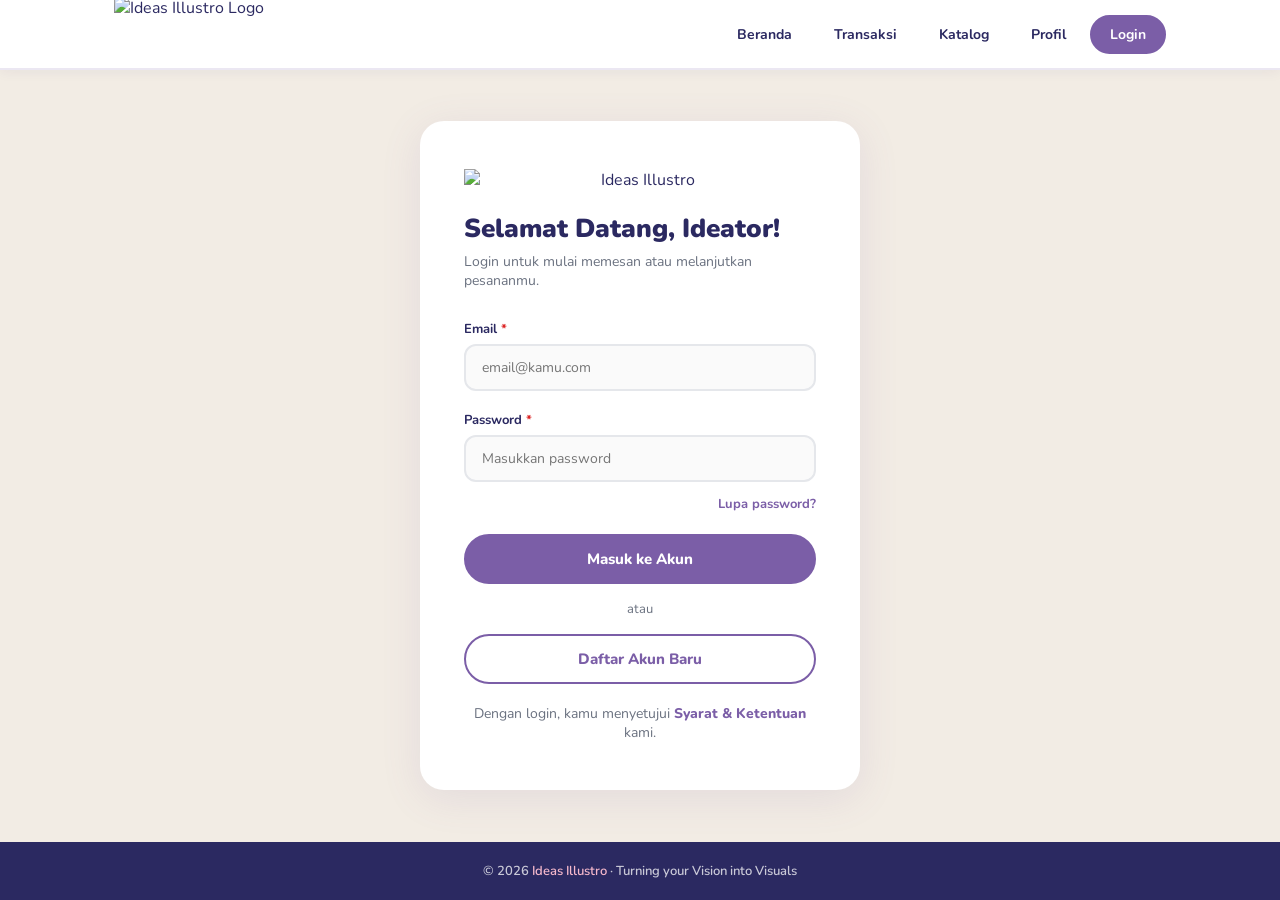
==== login.html @ 595451ae "Add files via upload" ====
<!DOCTYPE html>
<html lang="id">
<head>
  <meta charset="UTF-8" />
  <meta name="viewport" content="width=device-width, initial-scale=1.0" />
  <title>Login – Ideas Illustro</title>
  <link rel="stylesheet" href="style.css" />
  <link rel="icon" href="logoshort.png" />
</head>
<body>

  <!-- ==================== HEADER ==================== -->
  <header>
    <div class="header-inner">
      <a href="index.html" class="logo-link">
        <img src="logoshort.png" alt="Ideas Illustro Logo" />
      </a>
      <button class="hamburger" id="hamburger" aria-label="Buka menu">
        <span></span><span></span><span></span>
      </button>
      <nav id="navMenu">
        <ul>
          <li><a href="index.html">Beranda</a></li>
          <li><a href="transaksi.html">Transaksi</a></li>
          <li><a href="katalog.html">Katalog</a></li>
          <li><a href="profil.html">Profil</a></li>
          <li><a href="login.html" class="btn-nav-login">Login</a></li>
        </ul>
      </nav>
    </div>
  </header>

  <!-- ==================== KONTEN Login ==================== -->
  <main style="padding-top: 0; padding-bottom: 0;">
    <div class="login-wrap">
      <div class="login-card">

        <!-- Logo kecil di form -->
        <div style="text-align:center; margin-bottom:20px;">
          <img src="logomain.png" alt="Ideas Illustro" style="margin: 0 auto;" />
        </div>

        <h2>Selamat Datang, Ideator!</h2>
        <p class="sub">Login untuk mulai memesan atau melanjutkan pesananmu.</p>

        <!-- Alert -->
        <div class="alert alert-sukses" id="alertSukses"></div>
        <div class="alert alert-error"  id="alertError"></div>

        <!-- ===== FORM LOGIN ===== -->
        <form id="formLogin" onsubmit="validasiLogin(event)" novalidate>

          <!-- Email -->
          <div class="form-group">
            <label for="loginEmail">Email <span style="color:var(--error)">*</span></label>
            <input
              type="email"
              id="loginEmail"
              name="loginEmail"
              placeholder="email@kamu.com"
            />
            <span class="error-msg" id="err-loginEmail"></span>
          </div>

          <!-- Password -->
          <div class="form-group">
            <label for="loginPass">Password <span style="color:var(--error)">*</span></label>
            <input
              type="password"
              id="loginPass"
              name="loginPass"
              placeholder="Masukkan password"
            />
            <span class="error-msg" id="err-loginPass"></span>
          </div>

          <!-- Lupa password -->
          <div style="text-align:right; margin-top:-10px; margin-bottom:20px;">
            <a href="#" style="font-size:13px; color:var(--purple); font-weight:700;">Lupa password?</a>
          </div>

          <!-- Tombol Login -->
          <button type="submit" class="btn btn-primary btn-block">
            Masuk ke Akun
          </button>

        </form>
        <!-- ===== END FORM LOGIN ===== -->

        <div class="login-divider">atau</div>

        <!-- Daftar -->
        <a href="#" class="btn btn-outline btn-block" style="display:block; text-align:center;">
          Daftar Akun Baru
        </a>

        <p class="login-switch">
          Dengan login, kamu menyetujui
          <a href="#">Syarat &amp; Ketentuan</a> kami.
        </p>

      </div>
    </div>
  </main>
  <!-- ==================== END MAIN ==================== -->


  <!-- ==================== FOOTER ==================== -->
  <footer>
    <p>© 2026 <span>Ideas Illustro</span> · Turning your Vision into Visuals </p>
  </footer>

  <script src="script.js"></script>
</body>
</html>
---- style.css ----
@import url('https://fonts.googleapis.com/css2?family=Nunito:wght@400;600;700;800;900&display=swap');

/* --- VARIABEL WARNA --- */
:root {
  --cream:        #F2ECE4;
  --purple:       #7B5EA7;
  --purple-light: #B89DD4;
  --purple-dark:  #2B2961;
  --lime:         #C5D85A;
  --pink:         #F5B8CB;
  --coral:        #E87560;
  --white:        #ffffff;
  --gray:         #6b7280;
  --gray-light:   #f3f4f6;
  --border:       #e5e7eb;
  --success:      #16a34a;
  --error:        #dc2626;
}

/* --- RESET & BASE --- */
* { margin: 0; padding: 0; box-sizing: border-box; }

body {
  font-family: 'Nunito', Arial, sans-serif;
  background-color: var(--cream);
  color: var(--purple-dark);
  min-height: 100vh;
  display: flex;
  flex-direction: column;
}

a { text-decoration: none; color: inherit; }
ul { list-style: none; }
img { max-width: 100%; display: block; }

/* =============================================
   HEADER & NAVIGASI
   ============================================= */
header {
  background-color: var(--white);
  border-bottom: 2px solid rgba(123, 94, 167, 0.15);
  position: sticky;
  top: 0;
  z-index: 100;
  box-shadow: 0 2px 12px rgba(43, 41, 97, 0.06);
}

.header-inner {
  max-width: 1100px;
  margin: 0 auto;
  padding: 0 24px;
  height: 68px;
  display: flex;
  align-items: center;
  justify-content: space-between;
}

/* Logo */
.logo-link {
  display: flex;
  align-items: center;
}

.logo-link img {
  height: 75px;
  width: auto;
}

/* Navigasi */
nav ul {
  display: flex;
  align-items: center;
  gap: 6px;
}

nav ul li a {
  display: inline-block;
  padding: 8px 18px;
  border-radius: 50px;
  font-size: 14px;
  font-weight: 700;
  color: var(--purple-dark);
  transition: background 0.2s, color 0.2s;
}

nav ul li a:hover {
  background-color: var(--purple-dark);
  color: var(--cream);
}

nav ul li a.aktif {
  background-color: var(--purple);
  color: var(--white);
}

/* Tombol login di nav */
nav ul li a.btn-nav-login {
  background-color: var(--purple);
  color: var(--white);
  border: 2px solid var(--purple);
}

nav ul li a.btn-nav-login:hover {
  background-color: var(--purple-dark);
  border-color: var(--purple-dark);
}

.hamburger {
  display: none;
  flex-direction: column;
  gap: 5px;
  cursor: pointer;
  background: none;
  border: none;
  padding: 6px;
}

.hamburger span {
  display: block;
  width: 26px;
  height: 3px;
  background: var(--purple-dark);
  border-radius: 4px;
  transition: all 0.3s;
}

/* =============================================
   MAIN CONTENT
   ============================================= */
main {
  flex: 1;
  max-width: 1100px;
  width: 100%;
  margin: 0 auto;
  padding: 48px 24px;
}

/* =============================================
   FOOTER
   ============================================= */
footer {
  background-color: var(--purple-dark);
  color: rgba(255,255,255,0.75);
  text-align: center;
  padding: 20px 24px;
  font-size: 13px;
  font-weight: 600;
}

footer span { color: var(--pink); }

/* =============================================
   KOMPONEN UMUM
   ============================================= */

.section-tag {
  display: inline-block;
  background: var(--pink);
  color: var(--purple-dark);
  padding: 4px 16px;
  border-radius: 50px;
  font-size: 12px;
  font-weight: 800;
  margin-bottom: 5px;
  letter-spacing: 0.5px;
}

/* Judul halaman */
.page-title {
  font-size: 32px;
  font-weight: 900;
  color: var(--purple-dark);
  margin-bottom: 8px;
}

.page-subtitle {
  font-size: 15px;
  color: var(--gray);
  margin-bottom: 36px;
}

/* Kartu / card */
.card {
  background: var(--white);
  border-radius: 20px;
  padding: 32px;
  box-shadow: 0 4px 24px rgba(123, 94, 167, 0.08);
}

/* Tombol */
.btn {
  display: inline-block;
  padding: 11px 28px;
  border-radius: 50px;
  font-family: 'Nunito', Arial, sans-serif;
  font-size: 14px;
  font-weight: 800;
  cursor: pointer;
  border: 2px solid transparent;
  transition: all 0.2s;
}

.btn-primary {
  background-color: var(--purple);
  color: var(--white);
  border-color: var(--purple);
}

.btn-primary:hover {
  background-color: var(--purple-dark);
  border-color: var(--purple-dark);
}

.btn-outline {
  background-color: transparent;
  color: var(--purple);
  border-color: var(--purple);
}

.btn-outline:hover {
  background-color: var(--purple-dark);
  color: var(--white);
}

.btn-block {
  width: 100%;
  text-align: center;
  padding: 13px;
  font-size: 15px;
}

.btn-danger {
  background-color: var(--coral);
  color: var(--white);
  border-color: var(--coral);
}

/* =============================================
   FORM
   ============================================= */
.form-group {
  margin-bottom: 20px;
}

.form-group label {
  display: block;
  font-weight: 700;
  font-size: 13px;
  color: var(--purple-dark);
  margin-bottom: 6px;
}

.form-group input,
.form-group select,
.form-group textarea {
  width: 100%;
  padding: 12px 16px;
  border: 2px solid var(--border);
  border-radius: 12px;
  font-family: 'Nunito', Arial, sans-serif;
  font-size: 14px;
  color: var(--purple-dark);
  background: #fafafa;
  outline: none;
  transition: border-color 0.2s, background 0.2s;
}

.form-group input:focus,
.form-group select:focus,
.form-group textarea:focus {
  border-color: var(--purple);
  background: var(--white);
}

.form-group input.input-error,
.form-group select.input-error,
.form-group textarea.input-error {
  border-color: var(--error);
  background: #fff5f5;
}

.error-msg {
  display: none;
  font-size: 12px;
  color: var(--error);
  font-weight: 700;
  margin-top: 5px;
}

.error-msg.tampil {
  display: block;
}

/* Alert / Notifikasi */
.alert {
  padding: 14px 20px;
  border-radius: 12px;
  font-size: 14px;
  font-weight: 700;
  margin-bottom: 20px;
  display: none;
}

.alert.tampil { display: block; }
.alert-sukses { background: #dcfce7; color: #14532d; border: 1px solid #86efac; }
.alert-error  { background: #fee2e2; color: #7f1d1d; border: 1px solid #fca5a5; }

/* =============================================
   TABEL
   ============================================= */
.tabel-wrapper {
  overflow-x: auto;
  border-radius: 16px;
  box-shadow: 0 2px 12px rgba(123, 94, 167, 0.07);
}

table {
  width: 100%;
  border-collapse: collapse;
  background: var(--white);
  font-size: 14px;
}

table thead tr {
  background: var(--purple);
  color: var(--white);
}

table thead th {
  padding: 14px 18px;
  text-align: left;
  font-weight: 800;
  font-size: 13px;
  letter-spacing: 0.3px;
}

table thead th:first-child { border-radius: 16px 0 0 0; }
table thead th:last-child  { border-radius: 0 16px 0 0; }

table tbody tr {
  border-bottom: 1px solid var(--border);
  transition: background 0.15s;
}

table tbody tr:hover { background: var(--gray-light); }

table tbody td {
  padding: 13px 18px;
  vertical-align: middle;
}

table tbody tr:last-child td:first-child { border-radius: 0 0 0 16px; }
table tbody tr:last-child td:last-child  { border-radius: 0 0 16px 0; }

.kosong-tabel {
  text-align: center;
  color: var(--gray);
  padding: 36px;
  font-size: 15px;
}

/* Badge status */
.badge {
  display: inline-block;
  padding: 4px 14px;
  border-radius: 50px;
  font-size: 12px;
  font-weight: 800;
}

.badge-dp     { background: #fef9c3; color: #713f12; }
.badge-lunas  { background: #dcfce7; color: #14532d; }
.badge-hapus  { background: none; border: none; cursor: pointer; color: var(--coral); font-weight: 800; font-size: 13px; }

/* =============================================
   HALAMAN BERANDA – Langkah
   ============================================= */
.hero-beranda {
  text-align: center;
  padding: 20px 0 48px;
}

.hero-beranda img {
  margin: 0 auto;
  height: 450px;
  width: auto;
}

.hero-beranda p {
  font-size: 17px;
  color: var(--gray);
  max-width: 520px;
  margin: 0 auto 24px;
}

.hero-btns { display: flex; gap: 20px; justify-content: center; flex-wrap: wrap; }

/* Langkah-langkah */
.langkah-judul {
  font-size: 26px;
  font-weight: 900;
  text-align: center;
  margin: 56px 0 32px;
}

.langkah-grid {
  display: grid;
  grid-template-columns: repeat(auto-fit, minmax(220px, 1fr));
  gap: 24px;
}

.langkah-item {
  background: var(--white);
  border-radius: 20px;
  padding: 28px 24px;
  text-align: center;
  box-shadow: 0 3px 18px rgba(123, 94, 167, 0.08);
  transition: transform 0.2s, box-shadow 0.2s;
}

.langkah-item:hover {
  transform: translateY(-4px);
  box-shadow: 0 10px 32px rgba(123, 94, 167, 0.15);
}

.langkah-nomor {
  width: 52px;
  height: 52px;
  border-radius: 50%;
  background: var(--purple);
  color: var(--white);
  font-size: 22px;
  font-weight: 900;
  display: flex;
  align-items: center;
  justify-content: center;
  margin: 0 auto 16px;
}

.langkah-item h3 {
  font-size: 16px;
  font-weight: 900;
  margin-bottom: 8px;
}

.langkah-item p {
  font-size: 13px;
  color: var(--gray);
  line-height: 1.6;
}

.langkah-icon { font-size: 30px; margin-bottom: 10px; }

/* =============================================
   HALAMAN PROFIL
   ============================================= */
.profil-grid {
  display: grid;
  grid-template-columns: 1fr 1fr;
  gap: 28px;
  margin-bottom: 28px;
}

.profil-image {
  width: 200px;
  height: 90px;
  display: flex;
  align-items: center;
  justify-content: center;
  margin-bottom: 16px;
}

.profil-fitur {
  display: grid;
  grid-template-columns: repeat(auto-fit, minmax(180px, 1fr));
  gap: 28px;
  margin-top: 24px;
}

.fitur-item {
  background: var(--cream);
  border-radius: 20px;
  padding: 18px;
  display: flex;
  align-items: flex-start;
  gap: 12px;
}

.fitur-icon { font-size: 24px; flex-shrink: 0; }
.fitur-item h4 { font-size: 14px; font-weight: 800; margin-bottom: 4px; }
.fitur-item p  { font-size: 12px; color: var(--gray); }

/* =============================================
   HALAMAN LOGIN
   ============================================= */
.login-wrap {
  min-height: calc(100vh - 68px - 61px);
  display: flex;
  align-items: center;
  justify-content: center;
  padding: 40px 20px;
}

.login-card {
  background: var(--white);
  border-radius: 24px;
  padding: 48px 44px;
  width: 100%;
  max-width: 440px;
  box-shadow: 0 8px 40px rgba(123, 94, 167, 0.12);
}

.login-card h2 {
  font-size: 26px;
  font-weight: 900;
  margin-bottom: 6px;
}

.login-card .sub {
  font-size: 14px;
  color: var(--gray);
  margin-bottom: 30px;
}

.login-divider {
  text-align: center;
  margin: 16px 0;
  font-size: 13px;
  color: var(--gray);
}

.login-switch {
  text-align: center;
  margin-top: 20px;
  font-size: 14px;
  color: var(--gray);
}

.login-switch a {
  color: var(--purple);
  font-weight: 800;
  cursor: pointer;
}


@media (max-width: 900px) {
  .profil-grid {
    grid-template-columns: 1fr;
  }

  .hero-beranda h1 {
    font-size: 36px;
  }
}

@media (max-width: 680px) {
  .hamburger { display: flex; }

  nav {
    display: none;
    position: absolute;
    top: 68px;
    left: 0;
    width: 100%;
    background: var(--white);
    border-bottom: 2px solid var(--border);
    padding: 12px 0;
    box-shadow: 0 4px 16px rgba(0,0,0,0.1);
  }

  nav.buka { display: block; }

  nav ul {
    flex-direction: column;
    gap: 4px;
    padding: 0 20px;
  }

  nav ul li a {
    display: block;
    padding: 12px 18px;
    border-radius: 12px;
  }

  .header-inner {
    position: relative;
  }

  main {
    padding: 28px 16px;
  }

  .hero-beranda h1 {
    font-size: 28px;
  }

  .langkah-grid {
    grid-template-columns: 1fr;
  }

  .card {
    padding: 22px 18px;
  }

  .login-card {
    padding: 32px 22px;
  }

  table thead th,
  table tbody td {
    padding: 11px 12px;
    font-size: 13px;
  }

  .page-title { font-size: 24px; }
}

@media (max-width: 400px) {
  .hero-btns { flex-direction: column; align-items: center; }
  .hero-beranda h1 { font-size: 24px; }
}
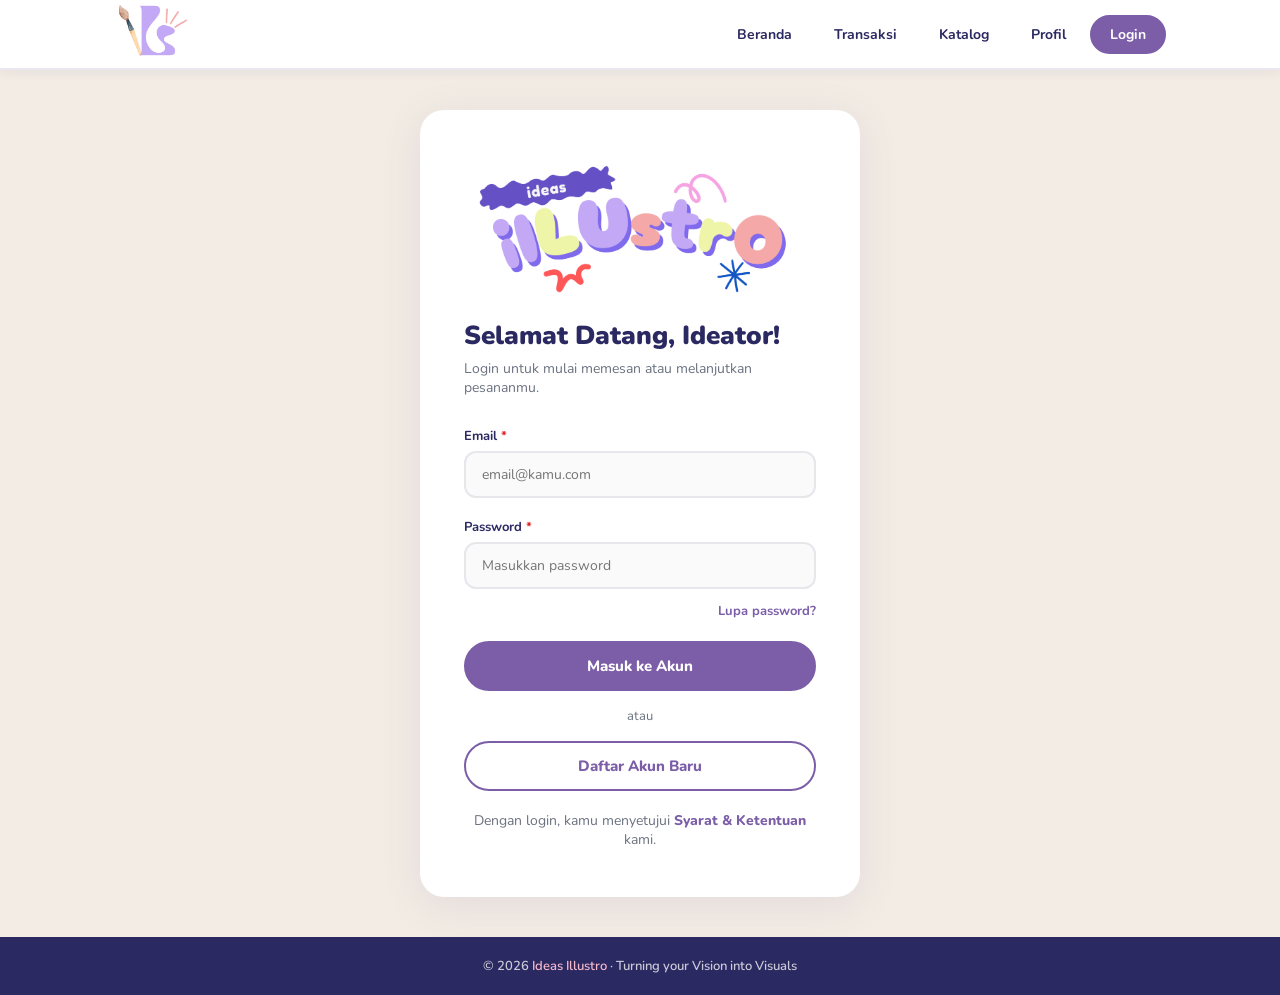
==== commit 379eff3d: "Update image filenames in login.html" ====
--- a/login.html
+++ b/login.html
@@ -5,7 +5,7 @@
   <meta name="viewport" content="width=device-width, initial-scale=1.0" />
   <title>Login – Ideas Illustro</title>
   <link rel="stylesheet" href="style.css" />
-  <link rel="icon" href="logoshort.png" />
+  <link rel="icon" href="LogoShort.png" />
 </head>
 <body>
 
@@ -13,7 +13,7 @@
   <header>
     <div class="header-inner">
       <a href="index.html" class="logo-link">
-        <img src="logoshort.png" alt="Ideas Illustro Logo" />
+        <img src="LogoShort.png" alt="Ideas Illustro Logo" />
       </a>
       <button class="hamburger" id="hamburger" aria-label="Buka menu">
         <span></span><span></span><span></span>
@@ -37,7 +37,7 @@
 
         <!-- Logo kecil di form -->
         <div style="text-align:center; margin-bottom:20px;">
-          <img src="logomain.png" alt="Ideas Illustro" style="margin: 0 auto;" />
+          <img src="LogoMain.png" alt="Ideas Illustro" style="margin: 0 auto;" />
         </div>
 
         <h2>Selamat Datang, Ideator!</h2>
